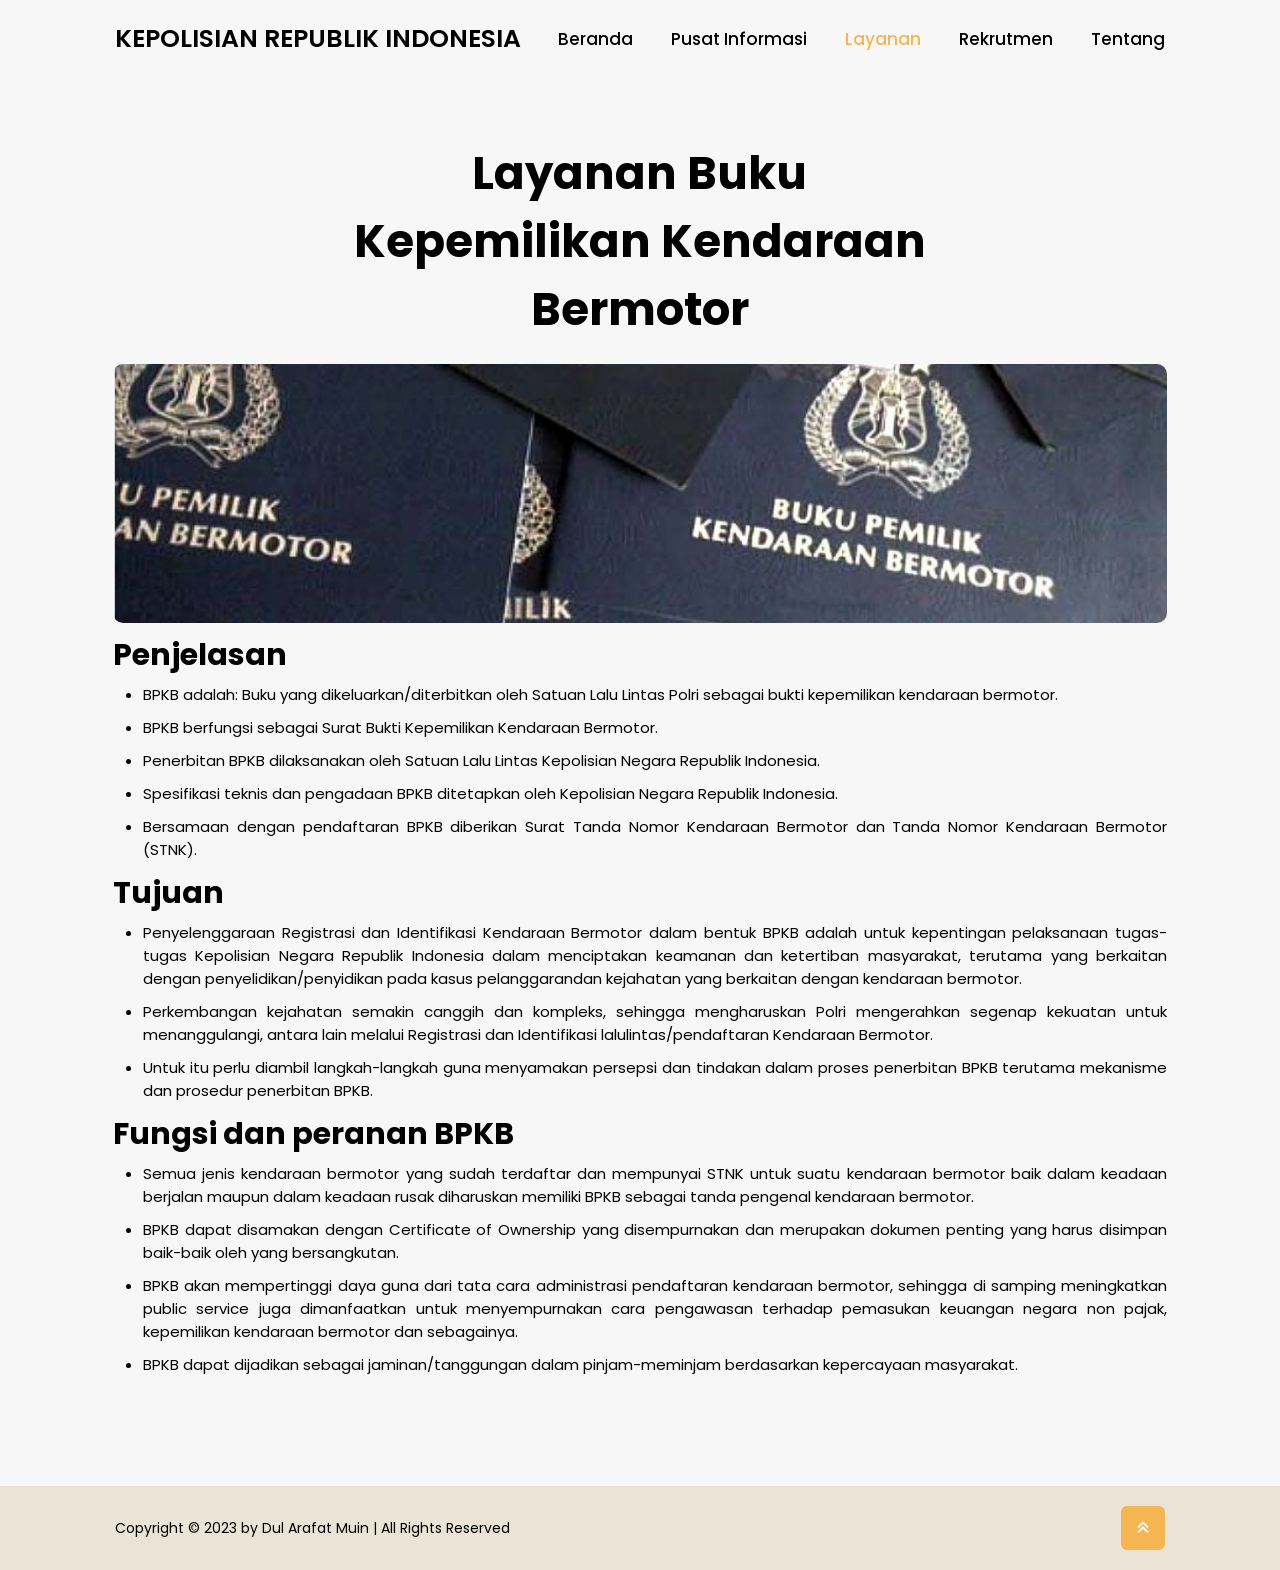
==== BPKB.html @ 5cd3f0d0 "Add files via upload" ====
<!DOCTYPE html>
<html lang="en">

    <head>
        <meta charset="UTF-8">
        <meta http-equiv="X-UA-Compatible" content="IE=edge">
        <meta name="viewport" content="width=device-width, initial-scale=1.0">
        <title>KEPOLISIAN REPUBLIK INDONESIA</title>

        <link rel="stylesheet" href="css/IsiLayanan.css">

        <!-- box icons -->
        <link href='https://unpkg.com/boxicons@2.1.4/css/boxicons.min.css' rel='stylesheet'>
    
        <link rel="icon" href="/images/Lambang_Polri.png" type="image/x-icon">
        <link rel="shortcut icon" href="/images/Lambang_Polri.png" type="image/x-icon">
    </head>

    <body>

        <!-- header design -->
        <header class="header">
            <a href="Layanan.html" class="logo">KEPOLISIAN REPUBLIK INDONESIA</a>
            <div class="bx bx-menu" id="menu-icon"></div>
            <nav class="navbar">
                <a href="Beranda.html">Beranda</a>
                <a href="PusatInformasi.html">Pusat Informasi</a>
                <a href="Layanan.html" class="active">Layanan</a>
                <a href="Rekrutmen.html">Rekrutmen</a>
                <a href="Tentang.html">Tentang</a>
            </nav>
            
        </header>

        <!-- Layanan design -->
        <div class="blog-section">
            <div class="section-content blog">
                <div class="title">
                    <h1>Layanan Buku Kepemilikan Kendaraan Bermotor</h1>
                </div>
                <div class="cards">
                    <div class="card">
                        <div class="image-section">
                            <img src="images/BPKB.png" alt="">
                        </div>
                    
                        <div class="article">
                            <h2>Penjelasan</h2>
                            <ul>
                                <li>BPKB adalah: Buku yang dikeluarkan/diterbitkan oleh Satuan Lalu Lintas Polri sebagai bukti kepemilikan kendaraan bermotor.</li>
                                <li>BPKB berfungsi sebagai Surat Bukti Kepemilikan Kendaraan Bermotor.</li>
                                <li>Penerbitan BPKB dilaksanakan oleh Satuan Lalu Lintas Kepolisian Negara Republik Indonesia.</li>
                                <li>Spesifikasi teknis dan pengadaan BPKB ditetapkan oleh Kepolisian Negara Republik Indonesia.</li>
                                <li>Bersamaan dengan pendaftaran BPKB diberikan Surat Tanda Nomor Kendaraan Bermotor dan Tanda Nomor Kendaraan Bermotor (STNK).</li>
                            </ul>
                        </div>
                        <div class="article">
                            <h2>Tujuan</h2>
                            <ul>
                                <li id="tujuan-a">Penyelenggaraan Registrasi dan Identifikasi Kendaraan Bermotor dalam bentuk BPKB adalah untuk kepentingan pelaksanaan tugas-tugas Kepolisian Negara Republik Indonesia dalam menciptakan keamanan dan ketertiban masyarakat, terutama yang berkaitan dengan penyelidikan/penyidikan pada kasus pelanggarandan kejahatan yang berkaitan dengan kendaraan bermotor.</li>
                                <li id="tujuan-b">Perkembangan kejahatan semakin canggih dan kompleks, sehingga mengharuskan Polri mengerahkan segenap kekuatan untuk menanggulangi, antara lain melalui Registrasi dan Identifikasi lalulintas/pendaftaran Kendaraan Bermotor.
                                </li>
                                <li id="tujuan-c">Untuk itu perlu diambil langkah-langkah guna menyamakan persepsi dan tindakan dalam proses penerbitan BPKB terutama mekanisme dan prosedur penerbitan BPKB.</li>
                            </ul>
                            <h2>Fungsi dan peranan BPKB</h2>
                            <ul>
                                <li id="fungsi-a">Semua jenis kendaraan bermotor yang sudah terdaftar dan mempunyai STNK untuk suatu kendaraan bermotor baik dalam keadaan berjalan maupun dalam keadaan rusak diharuskan memiliki BPKB sebagai tanda pengenal kendaraan bermotor.</li>
                                <li id="fungsi-b">BPKB dapat disamakan dengan Certificate of Ownership yang disempurnakan dan merupakan dokumen penting yang harus disimpan baik-baik oleh yang bersangkutan.</li>
                                <li id="fungsi-c">BPKB akan mempertinggi daya guna dari tata cara administrasi pendaftaran kendaraan bermotor, sehingga di samping meningkatkan public service juga dimanfaatkan untuk menyempurnakan cara pengawasan terhadap pemasukan keuangan negara non pajak, kepemilikan kendaraan bermotor dan sebagainya.</li>
                                <li id="fungsi-c">BPKB dapat dijadikan sebagai jaminan/tanggungan dalam pinjam-meminjam berdasarkan kepercayaan masyarakat.</li>
                            </ul>
                        </div>
                    </div>
                </div>
                
                
            </div>
        </div>
               
        <!-- footer design -->
        <footer class="footer">
            <div class="footer-text">
                <p>Copyright &copy; 2023 by Dul Arafat Muin | All Rights Reserved</p>
            </div>
            <div class="footer-iconTop">
                <a href="#"><i class='bx bx-chevrons-up' ></i></a> 
            </div>
        </footer>

        <script src="js/Pusat.js"></script>
    </body>

</html>
---- css/IsiLayanan.css ----
@import url('https://fonts.googleapis.com/css2?family=Poppins:wght@300;400;500;600;700;800;900&display=swap');

* {
    margin: 0;
    padding: 0;
    box-sizing: border-box;
    text-decoration: none;
    border: none;
    outline: none;
    scroll-behavior: smooth;
    font-family: 'Poppins', sans-serif;
}

:root {
    --bg-color: #F7F7F7;
    --second-bg-color: #F7F7F7;
    --text-color: #000000;
    --main-color: #F5B553;
}

html {
    font-size: 62.5%;
    overflow-x: hidden;
}

body {
    background: var(--bg-color);
    color: var(--text-color);
}

.header {
    position: fixed;
    top: 0;
    left: 0;
    width: 100%;
    padding: 2rem 9%;
    background: transparent;
    display: flex;
    justify-content: space-between;
    align-items: center;
    z-index: 100;
}

.logo {
    font-size: 2.5rem;
    color: #000000;  
    font-weight: 600;
}

.navbar a {
    font-size: 1.7rem;
    color: var(--text-color);
    font-weight: 500;
    margin-left: 3.5rem;
    transition: .3s;
}

.navbar a:hover,
.navbar a.active {
    color: var(--main-color);
}

#menu-icon {
    font-size: 3.6rem;
    color: var(--text-color);
    cursor: pointer;
    display: none;
}

section {
    min-height: 100vh;
    padding: 10rem 9% 2rem;
}

.blog-section {
    width: 100%;
    margin: 50px auto;
    padding: 20px;
}

.blog-section .section-content {
    width: 85%;
    margin: 30px auto;
}

.blog-section .section-content .title {
    width: 60%;
    text-align: center;
    margin: auto;
}

.blog-section .section-content .title h1 {
    font-size: 45px;
    margin-top: 70px;
}

.blog-section .section-content .title span {
    font-size: 45px;
    color: #F5B553;
    margin-top: 70px;
}

.blog-section .section-content .title P {
    font-size: 20px;
    margin-top: 10px;
    font-weight: bold; 
}

.blog-section .section-content .cards {
    display: flex;
    justify-content: center;
    align-items: center;
    margin-top: 20px;
}

.blog-section .section-content .cards .card {
    width: 100%;
    position: relative;
}

.blog-section .section-content .cards .card img {
    width: 100%;
    height: auto;
    border: var(--main-color);
    border-radius: 10px;
}

.blog-section .section-content .cards .card .article {
    margin-top: 5px;
    text-align: justify;
}

.blog-section .section-content .cards .card .article h2 {
    font-size: 30px;
}

.blog-section .section-content .cards .card .article p {
    font-size: 15px;
    margin-top: 5px;
}

ul {
    margin-left: 30px;
    font-size: 15px;
    margin-top: 5px;
}

li {
    margin-bottom: 10px;
}

.footer {
    display: flex;
    justify-content: space-between;
    align-items: center;
    flex-wrap: wrap;
    padding: 2rem 9%;
    background: #EBE3D5;
}

.footer-text p {
    font-size: 1.4rem;
}

.footer-iconTop a {
    position: relative;
    display: inline-flex;
    justify-content: center;
    align-items: center;
    padding: .8rem;
    background: var(--main-color);
    border: .2rem solid var(--main-color);
    border-radius: .6rem;
    z-index: 1;
    overflow: hidden;
}

.footer-iconTop a::before {
    content: '';
    position: absolute;
    top: 0;
    left: 0;
    width: 0;
    height: 100%;
    background: var(--second-bg-color);
    z-index: -1;
    transition: .2s;
}

.footer-iconTop a:hover::before {
    width: 100%;

} 

.footer-iconTop a i {
    font-size: 2.4rem;
    color: var(--bg-color);
    transition: .2s;
}

.footer-iconTop a:hover i {
    color: var(--text-color);
}
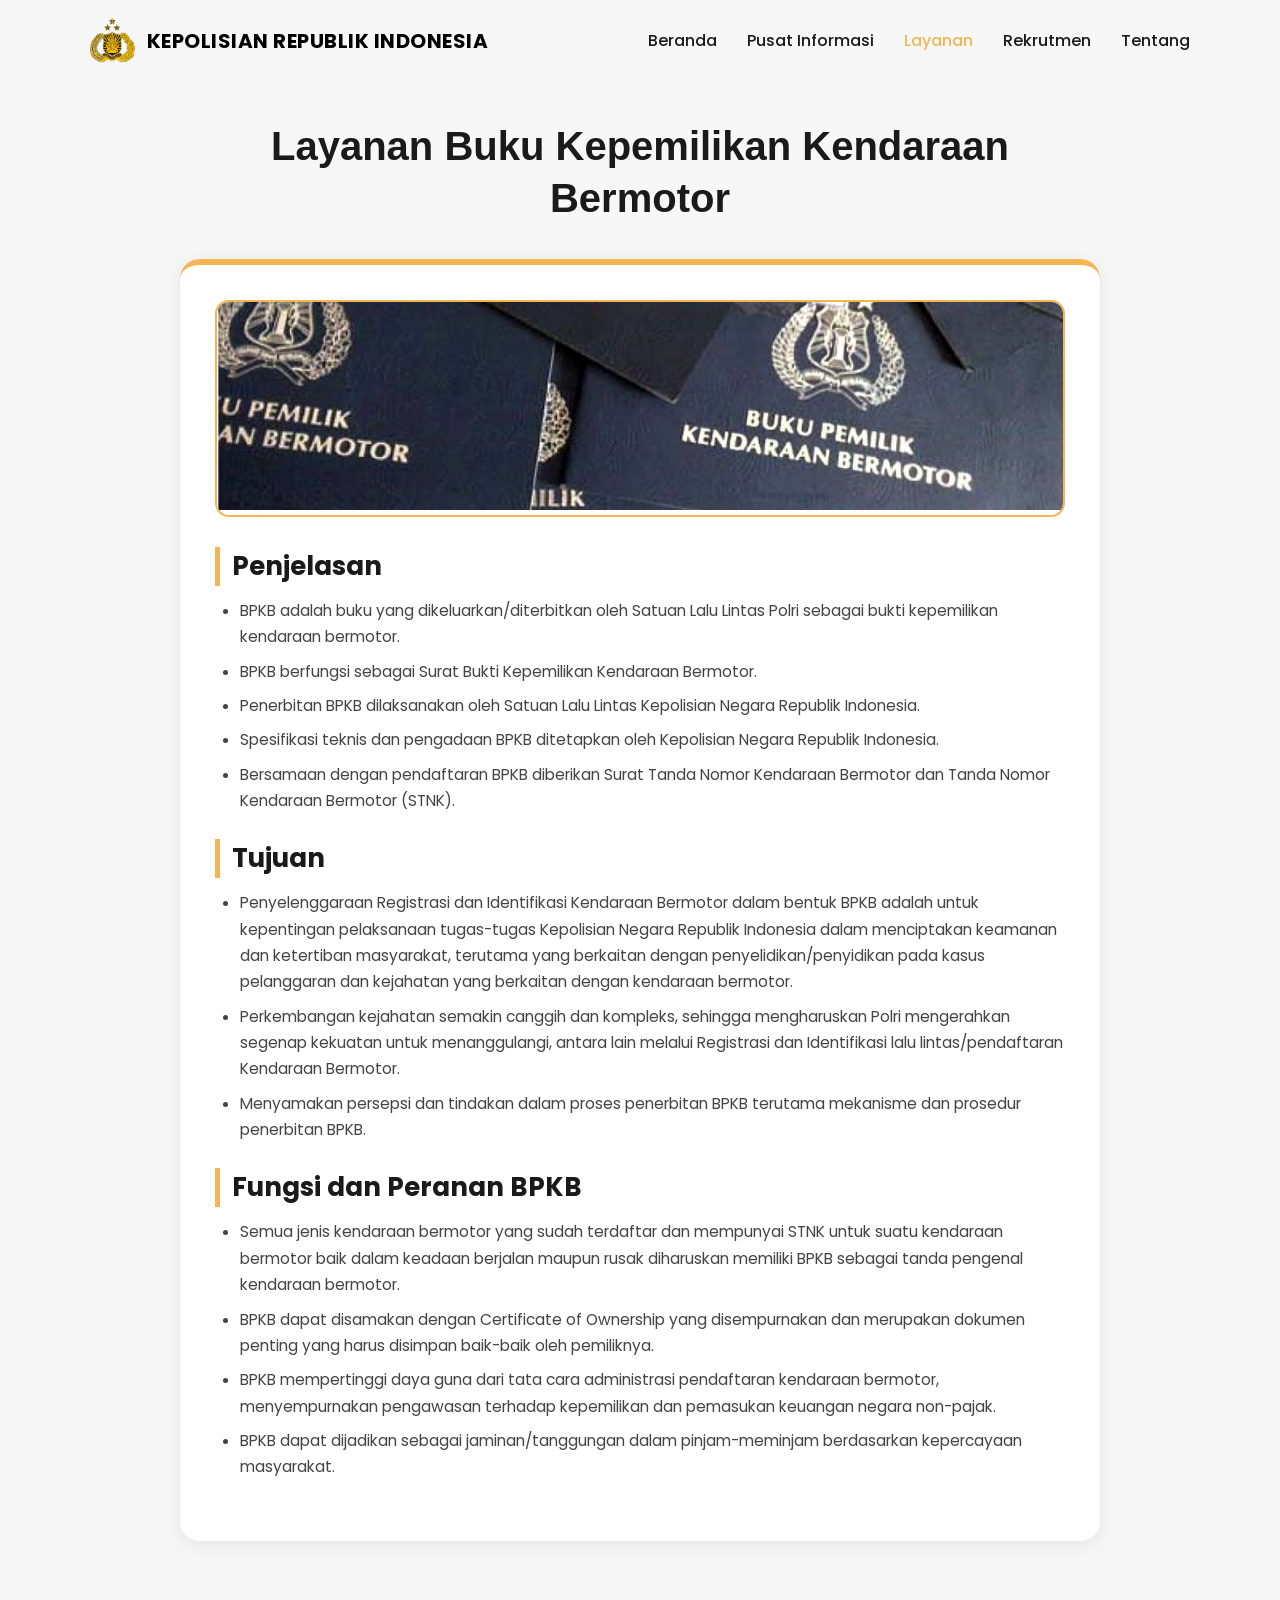
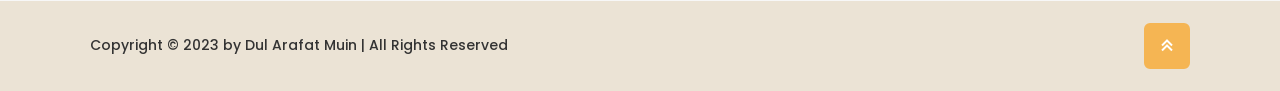
==== commit 7a2fe217: "Fix image paths, header logo, mobile responsiveness, and interactive navigation" ====
--- a/BPKB.html
+++ b/BPKB.html
@@ -1,93 +1,92 @@
-<!DOCTYPE html>
-<html lang="en">
-
-    <head>
-        <meta charset="UTF-8">
-        <meta http-equiv="X-UA-Compatible" content="IE=edge">
-        <meta name="viewport" content="width=device-width, initial-scale=1.0">
-        <title>KEPOLISIAN REPUBLIK INDONESIA</title>
-
-        <link rel="stylesheet" href="css/IsiLayanan.css">
-
-        <!-- box icons -->
-        <link href='https://unpkg.com/boxicons@2.1.4/css/boxicons.min.css' rel='stylesheet'>
-    
-        <link rel="icon" href="/images/Lambang_Polri.png" type="image/x-icon">
-        <link rel="shortcut icon" href="/images/Lambang_Polri.png" type="image/x-icon">
-    </head>
-
-    <body>
-
-        <!-- header design -->
-        <header class="header">
-            <a href="Layanan.html" class="logo">KEPOLISIAN REPUBLIK INDONESIA</a>
-            <div class="bx bx-menu" id="menu-icon"></div>
-            <nav class="navbar">
-                <a href="Beranda.html">Beranda</a>
-                <a href="PusatInformasi.html">Pusat Informasi</a>
-                <a href="Layanan.html" class="active">Layanan</a>
-                <a href="Rekrutmen.html">Rekrutmen</a>
-                <a href="Tentang.html">Tentang</a>
-            </nav>
-            
-        </header>
-
-        <!-- Layanan design -->
-        <div class="blog-section">
-            <div class="section-content blog">
-                <div class="title">
-                    <h1>Layanan Buku Kepemilikan Kendaraan Bermotor</h1>
-                </div>
-                <div class="cards">
-                    <div class="card">
-                        <div class="image-section">
-                            <img src="images/BPKB.png" alt="">
-                        </div>
-                    
-                        <div class="article">
-                            <h2>Penjelasan</h2>
-                            <ul>
-                                <li>BPKB adalah: Buku yang dikeluarkan/diterbitkan oleh Satuan Lalu Lintas Polri sebagai bukti kepemilikan kendaraan bermotor.</li>
-                                <li>BPKB berfungsi sebagai Surat Bukti Kepemilikan Kendaraan Bermotor.</li>
-                                <li>Penerbitan BPKB dilaksanakan oleh Satuan Lalu Lintas Kepolisian Negara Republik Indonesia.</li>
-                                <li>Spesifikasi teknis dan pengadaan BPKB ditetapkan oleh Kepolisian Negara Republik Indonesia.</li>
-                                <li>Bersamaan dengan pendaftaran BPKB diberikan Surat Tanda Nomor Kendaraan Bermotor dan Tanda Nomor Kendaraan Bermotor (STNK).</li>
-                            </ul>
-                        </div>
-                        <div class="article">
-                            <h2>Tujuan</h2>
-                            <ul>
-                                <li id="tujuan-a">Penyelenggaraan Registrasi dan Identifikasi Kendaraan Bermotor dalam bentuk BPKB adalah untuk kepentingan pelaksanaan tugas-tugas Kepolisian Negara Republik Indonesia dalam menciptakan keamanan dan ketertiban masyarakat, terutama yang berkaitan dengan penyelidikan/penyidikan pada kasus pelanggarandan kejahatan yang berkaitan dengan kendaraan bermotor.</li>
-                                <li id="tujuan-b">Perkembangan kejahatan semakin canggih dan kompleks, sehingga mengharuskan Polri mengerahkan segenap kekuatan untuk menanggulangi, antara lain melalui Registrasi dan Identifikasi lalulintas/pendaftaran Kendaraan Bermotor.
-                                </li>
-                                <li id="tujuan-c">Untuk itu perlu diambil langkah-langkah guna menyamakan persepsi dan tindakan dalam proses penerbitan BPKB terutama mekanisme dan prosedur penerbitan BPKB.</li>
-                            </ul>
-                            <h2>Fungsi dan peranan BPKB</h2>
-                            <ul>
-                                <li id="fungsi-a">Semua jenis kendaraan bermotor yang sudah terdaftar dan mempunyai STNK untuk suatu kendaraan bermotor baik dalam keadaan berjalan maupun dalam keadaan rusak diharuskan memiliki BPKB sebagai tanda pengenal kendaraan bermotor.</li>
-                                <li id="fungsi-b">BPKB dapat disamakan dengan Certificate of Ownership yang disempurnakan dan merupakan dokumen penting yang harus disimpan baik-baik oleh yang bersangkutan.</li>
-                                <li id="fungsi-c">BPKB akan mempertinggi daya guna dari tata cara administrasi pendaftaran kendaraan bermotor, sehingga di samping meningkatkan public service juga dimanfaatkan untuk menyempurnakan cara pengawasan terhadap pemasukan keuangan negara non pajak, kepemilikan kendaraan bermotor dan sebagainya.</li>
-                                <li id="fungsi-c">BPKB dapat dijadikan sebagai jaminan/tanggungan dalam pinjam-meminjam berdasarkan kepercayaan masyarakat.</li>
-                            </ul>
-                        </div>
-                    </div>
-                </div>
-                
-                
-            </div>
-        </div>
-               
-        <!-- footer design -->
-        <footer class="footer">
-            <div class="footer-text">
-                <p>Copyright &copy; 2023 by Dul Arafat Muin | All Rights Reserved</p>
-            </div>
-            <div class="footer-iconTop">
-                <a href="#"><i class='bx bx-chevrons-up' ></i></a> 
-            </div>
-        </footer>
-
-        <script src="js/Pusat.js"></script>
-    </body>
-
-</html>+<!DOCTYPE html>
+<html lang="id">
+
+    <head>
+        <meta charset="UTF-8">
+        <meta http-equiv="X-UA-Compatible" content="IE=edge">
+        <meta name="viewport" content="width=device-width, initial-scale=1.0">
+        <title>Layanan BPKB - KEPOLISIAN REPUBLIK INDONESIA</title>
+
+        <link rel="stylesheet" href="css/IsiLayanan.css">
+
+        <!-- box icons -->
+        <link href='https://unpkg.com/boxicons@2.1.4/css/boxicons.min.css' rel='stylesheet'>
+    
+        <link rel="icon" href="images/Lambang_Polri.png" type="image/x-icon">
+        <link rel="shortcut icon" href="images/Lambang_Polri.png" type="image/x-icon">
+    </head>
+
+    <body>
+
+        <!-- header design -->
+        <header class="header">
+            <a href="Beranda.html" class="logo">
+                <img src="images/Lambang_Polri.png" alt="Logo Polri" class="logo-img">
+                <span>KEPOLISIAN REPUBLIK INDONESIA</span>
+            </a>
+            <div class="bx bx-menu" id="menu-icon"></div>
+            <nav class="navbar">
+                <a href="Beranda.html">Beranda</a>
+                <a href="PusatInformasi.html">Pusat Informasi</a>
+                <a href="Layanan.html" class="active">Layanan</a>
+                <a href="Rekrutmen.html">Rekrutmen</a>
+                <a href="Tentang.html">Tentang</a>
+            </nav>
+        </header>
+
+        <!-- Layanan design -->
+        <div class="blog-section">
+            <div class="section-content blog">
+                <div class="title">
+                    <h1>Layanan Buku Kepemilikan Kendaraan Bermotor</h1>
+                </div>
+                <div class="cards">
+                    <div class="card">
+                        <div class="image-section">
+                            <img src="images/BPKB.png" alt="Buku Pemilik Kendaraan Bermotor (BPKB)">
+                        </div>
+                    
+                        <div class="article">
+                            <h2>Penjelasan</h2>
+                            <ul>
+                                <li>BPKB adalah buku yang dikeluarkan/diterbitkan oleh Satuan Lalu Lintas Polri sebagai bukti kepemilikan kendaraan bermotor.</li>
+                                <li>BPKB berfungsi sebagai Surat Bukti Kepemilikan Kendaraan Bermotor.</li>
+                                <li>Penerbitan BPKB dilaksanakan oleh Satuan Lalu Lintas Kepolisian Negara Republik Indonesia.</li>
+                                <li>Spesifikasi teknis dan pengadaan BPKB ditetapkan oleh Kepolisian Negara Republik Indonesia.</li>
+                                <li>Bersamaan dengan pendaftaran BPKB diberikan Surat Tanda Nomor Kendaraan Bermotor dan Tanda Nomor Kendaraan Bermotor (STNK).</li>
+                            </ul>
+                        </div>
+                        <div class="article">
+                            <h2>Tujuan</h2>
+                            <ul>
+                                <li>Penyelenggaraan Registrasi dan Identifikasi Kendaraan Bermotor dalam bentuk BPKB adalah untuk kepentingan pelaksanaan tugas-tugas Kepolisian Negara Republik Indonesia dalam menciptakan keamanan dan ketertiban masyarakat, terutama yang berkaitan dengan penyelidikan/penyidikan pada kasus pelanggaran dan kejahatan yang berkaitan dengan kendaraan bermotor.</li>
+                                <li>Perkembangan kejahatan semakin canggih dan kompleks, sehingga mengharuskan Polri mengerahkan segenap kekuatan untuk menanggulangi, antara lain melalui Registrasi dan Identifikasi lalu lintas/pendaftaran Kendaraan Bermotor.</li>
+                                <li>Menyamakan persepsi dan tindakan dalam proses penerbitan BPKB terutama mekanisme dan prosedur penerbitan BPKB.</li>
+                            </ul>
+                            <h2>Fungsi dan Peranan BPKB</h2>
+                            <ul>
+                                <li>Semua jenis kendaraan bermotor yang sudah terdaftar dan mempunyai STNK untuk suatu kendaraan bermotor baik dalam keadaan berjalan maupun rusak diharuskan memiliki BPKB sebagai tanda pengenal kendaraan bermotor.</li>
+                                <li>BPKB dapat disamakan dengan Certificate of Ownership yang disempurnakan dan merupakan dokumen penting yang harus disimpan baik-baik oleh pemiliknya.</li>
+                                <li>BPKB mempertinggi daya guna dari tata cara administrasi pendaftaran kendaraan bermotor, menyempurnakan pengawasan terhadap kepemilikan dan pemasukan keuangan negara non-pajak.</li>
+                                <li>BPKB dapat dijadikan sebagai jaminan/tanggungan dalam pinjam-meminjam berdasarkan kepercayaan masyarakat.</li>
+                            </ul>
+                        </div>
+                    </div>
+                </div>
+            </div>
+        </div>
+               
+        <!-- footer design -->
+        <footer class="footer">
+            <div class="footer-text">
+                <p>Copyright &copy; 2023 by Dul Arafat Muin | All Rights Reserved</p>
+            </div>
+            <div class="footer-iconTop">
+                <a href="#" aria-label="Kembali ke atas"><i class='bx bx-chevrons-up'></i></a> 
+            </div>
+        </footer>
+
+        <script src="js/Pusat.js"></script>
+    </body>
+
+</html>
--- a/css/IsiLayanan.css
+++ b/css/IsiLayanan.css
@@ -1,203 +1,302 @@
-@import url('https://fonts.googleapis.com/css2?family=Poppins:wght@300;400;500;600;700;800;900&display=swap');
-
-* {
-    margin: 0;
-    padding: 0;
-    box-sizing: border-box;
-    text-decoration: none;
-    border: none;
-    outline: none;
-    scroll-behavior: smooth;
-    font-family: 'Poppins', sans-serif;
-}
-
-:root {
-    --bg-color: #F7F7F7;
-    --second-bg-color: #F7F7F7;
-    --text-color: #000000;
-    --main-color: #F5B553;
-}
-
-html {
-    font-size: 62.5%;
-    overflow-x: hidden;
-}
-
-body {
-    background: var(--bg-color);
-    color: var(--text-color);
-}
-
-.header {
-    position: fixed;
-    top: 0;
-    left: 0;
-    width: 100%;
-    padding: 2rem 9%;
-    background: transparent;
-    display: flex;
-    justify-content: space-between;
-    align-items: center;
-    z-index: 100;
-}
-
-.logo {
-    font-size: 2.5rem;
-    color: #000000;  
-    font-weight: 600;
-}
-
-.navbar a {
-    font-size: 1.7rem;
-    color: var(--text-color);
-    font-weight: 500;
-    margin-left: 3.5rem;
-    transition: .3s;
-}
-
-.navbar a:hover,
-.navbar a.active {
-    color: var(--main-color);
-}
-
-#menu-icon {
-    font-size: 3.6rem;
-    color: var(--text-color);
-    cursor: pointer;
-    display: none;
-}
-
-section {
-    min-height: 100vh;
-    padding: 10rem 9% 2rem;
-}
-
-.blog-section {
-    width: 100%;
-    margin: 50px auto;
-    padding: 20px;
-}
-
-.blog-section .section-content {
-    width: 85%;
-    margin: 30px auto;
-}
-
-.blog-section .section-content .title {
-    width: 60%;
-    text-align: center;
-    margin: auto;
-}
-
-.blog-section .section-content .title h1 {
-    font-size: 45px;
-    margin-top: 70px;
-}
-
-.blog-section .section-content .title span {
-    font-size: 45px;
-    color: #F5B553;
-    margin-top: 70px;
-}
-
-.blog-section .section-content .title P {
-    font-size: 20px;
-    margin-top: 10px;
-    font-weight: bold; 
-}
-
-.blog-section .section-content .cards {
-    display: flex;
-    justify-content: center;
-    align-items: center;
-    margin-top: 20px;
-}
-
-.blog-section .section-content .cards .card {
-    width: 100%;
-    position: relative;
-}
-
-.blog-section .section-content .cards .card img {
-    width: 100%;
-    height: auto;
-    border: var(--main-color);
-    border-radius: 10px;
-}
-
-.blog-section .section-content .cards .card .article {
-    margin-top: 5px;
-    text-align: justify;
-}
-
-.blog-section .section-content .cards .card .article h2 {
-    font-size: 30px;
-}
-
-.blog-section .section-content .cards .card .article p {
-    font-size: 15px;
-    margin-top: 5px;
-}
-
-ul {
-    margin-left: 30px;
-    font-size: 15px;
-    margin-top: 5px;
-}
-
-li {
-    margin-bottom: 10px;
-}
-
-.footer {
-    display: flex;
-    justify-content: space-between;
-    align-items: center;
-    flex-wrap: wrap;
-    padding: 2rem 9%;
-    background: #EBE3D5;
-}
-
-.footer-text p {
-    font-size: 1.4rem;
-}
-
-.footer-iconTop a {
-    position: relative;
-    display: inline-flex;
-    justify-content: center;
-    align-items: center;
-    padding: .8rem;
-    background: var(--main-color);
-    border: .2rem solid var(--main-color);
-    border-radius: .6rem;
-    z-index: 1;
-    overflow: hidden;
-}
-
-.footer-iconTop a::before {
-    content: '';
-    position: absolute;
-    top: 0;
-    left: 0;
-    width: 0;
-    height: 100%;
-    background: var(--second-bg-color);
-    z-index: -1;
-    transition: .2s;
-}
-
-.footer-iconTop a:hover::before {
-    width: 100%;
-
-} 
-
-.footer-iconTop a i {
-    font-size: 2.4rem;
-    color: var(--bg-color);
-    transition: .2s;
-}
-
-.footer-iconTop a:hover i {
-    color: var(--text-color);
-}+@import url('https://fonts.googleapis.com/css2?family=Poppins:wght@300;400;500;600;700;800;900&display=swap');
+
+* {
+    margin: 0;
+    padding: 0;
+    box-sizing: border-box;
+    text-decoration: none;
+    border: none;
+    outline: none;
+    scroll-behavior: smooth;
+    font-family: 'Poppins', sans-serif;
+}
+
+:root {
+    --bg-color: #F7F7F7;
+    --second-bg-color: #F7F7F7;
+    --text-color: #1a1a1a;
+    --main-color: #F5B553;
+}
+
+html {
+    font-size: 62.5%;
+    overflow-x: hidden;
+}
+
+body {
+    background: var(--bg-color);
+    color: var(--text-color);
+    overflow-x: hidden;
+}
+
+.header {
+    position: fixed;
+    top: 0;
+    left: 0;
+    width: 100%;
+    padding: 1.8rem 7%;
+    background: transparent;
+    display: flex;
+    justify-content: space-between;
+    align-items: center;
+    z-index: 1000;
+    transition: background 0.3s ease, padding 0.3s ease, box-shadow 0.3s ease;
+}
+
+.header.sticky {
+    background: rgba(235, 227, 213, 0.96);
+    backdrop-filter: blur(8px);
+    box-shadow: 0 0.4rem 1.5rem rgba(0, 0, 0, 0.1);
+    padding: 1.2rem 7%;
+}
+
+.logo {
+    display: inline-flex;
+    align-items: center;
+    gap: 1.2rem;
+    font-size: 2rem;
+    color: #000000;
+    font-weight: 700;
+    letter-spacing: .05rem;
+}
+
+.logo .logo-img {
+    height: 4.5rem;
+    width: auto;
+    object-fit: contain;
+}
+
+.navbar {
+    display: flex;
+    align-items: center;
+}
+
+.navbar a {
+    font-size: 1.6rem;
+    color: var(--text-color);
+    font-weight: 500;
+    margin-left: 3rem;
+    transition: .3s;
+}
+
+.navbar a:hover,
+.navbar a.active {
+    color: var(--main-color);
+}
+
+#menu-icon {
+    font-size: 3.6rem;
+    color: var(--text-color);
+    cursor: pointer;
+    display: none;
+}
+
+/* Service Detail Layout */
+.blog-section {
+    width: 100%;
+    padding: 12rem 7% 6rem;
+}
+
+.section-content {
+    width: 100%;
+    max-width: 920px;
+    margin: 0 auto;
+}
+
+.section-content .title {
+    text-align: center;
+    margin-bottom: 3.5rem;
+}
+
+.section-content .title h1 {
+    font-size: clamp(2.6rem, 4vw, 4rem);
+    font-weight: 800;
+    color: var(--text-color);
+    line-height: 1.3;
+}
+
+.cards {
+    width: 100%;
+}
+
+.card {
+    background: #ffffff;
+    border-radius: 2rem;
+    box-shadow: 0 0.4rem 2rem rgba(0, 0, 0, 0.08);
+    border-top: .6rem solid var(--main-color);
+    padding: 3.5rem;
+}
+
+.image-section {
+    width: 100%;
+    max-height: 38rem;
+    overflow: hidden;
+    border-radius: 1.4rem;
+    margin-bottom: 3rem;
+    border: .2rem solid var(--main-color);
+}
+
+.image-section img {
+    width: 100%;
+    height: 100%;
+    max-height: 38rem;
+    object-fit: cover;
+}
+
+.article {
+    margin-bottom: 2.5rem;
+}
+
+.article h2 {
+    font-size: clamp(2rem, 3vw, 2.6rem);
+    color: var(--text-color);
+    margin: 2.5rem 0 1.2rem;
+    border-left: .5rem solid var(--main-color);
+    padding-left: 1.2rem;
+}
+
+.article h2:first-of-type {
+    margin-top: 0;
+}
+
+.article p {
+    font-size: 1.55rem;
+    line-height: 1.8;
+    color: #444444;
+    text-align: justify;
+    margin-bottom: 1.5rem;
+}
+
+ul {
+    margin-left: 2.5rem;
+    margin-bottom: 2rem;
+    font-size: 1.55rem;
+    line-height: 1.7;
+    color: #444444;
+}
+
+li {
+    margin-bottom: .8rem;
+}
+
+/* Footer */
+.footer {
+    display: flex;
+    justify-content: space-between;
+    align-items: center;
+    flex-wrap: wrap;
+    padding: 2.2rem 7%;
+    background: #EBE3D5;
+}
+
+.footer-text p {
+    font-size: 1.4rem;
+    color: #333333;
+    font-weight: 500;
+}
+
+.footer-iconTop a {
+    display: inline-flex;
+    justify-content: center;
+    align-items: center;
+    padding: .9rem;
+    background: var(--main-color);
+    border: .2rem solid var(--main-color);
+    border-radius: .6rem;
+    transition: .3s ease;
+}
+
+.footer-iconTop a i {
+    font-size: 2.4rem;
+    color: #ffffff;
+    transition: .3s;
+}
+
+.footer-iconTop a:hover {
+    background: transparent;
+    transform: translateY(-3px);
+}
+
+.footer-iconTop a:hover i {
+    color: var(--text-color);
+}
+
+/* Responsive Media Queries */
+@media (max-width: 1200px) {
+    html {
+        font-size: 58%;
+    }
+    .header {
+        padding: 1.8rem 5%;
+    }
+    .header.sticky {
+        padding: 1.2rem 5%;
+    }
+    .blog-section {
+        padding: 11rem 5% 5rem;
+    }
+    .footer {
+        padding: 2rem 5%;
+    }
+}
+
+@media (max-width: 820px) {
+    #menu-icon {
+        display: block;
+    }
+    
+    .navbar {
+        position: absolute;
+        top: 100%;
+        left: -100%;
+        width: 100%;
+        padding: 1.5rem 5%;
+        background: rgba(235, 227, 213, 0.98);
+        backdrop-filter: blur(12px);
+        box-shadow: 0 0.8rem 1.5rem rgba(0, 0, 0, 0.15);
+        flex-direction: column;
+        align-items: flex-start;
+        transition: left 0.3s ease;
+    }
+    
+    .navbar.active {
+        left: 0;
+    }
+    
+    .navbar a {
+        display: block;
+        font-size: 1.8rem;
+        margin: 1.2rem 0;
+        width: 100%;
+        padding: 0.5rem 0;
+    }
+}
+
+@media (max-width: 520px) {
+    html {
+        font-size: 52%;
+    }
+    
+    .logo {
+        font-size: 1.5rem;
+        gap: .8rem;
+    }
+    
+    .logo .logo-img {
+        height: 3.6rem;
+    }
+    
+    .card {
+        padding: 2.2rem 1.8rem;
+    }
+    
+    .image-section {
+        max-height: 22rem;
+    }
+    
+    .footer {
+        flex-direction: column-reverse;
+        gap: 1.8rem;
+        text-align: center;
+    }
+}
